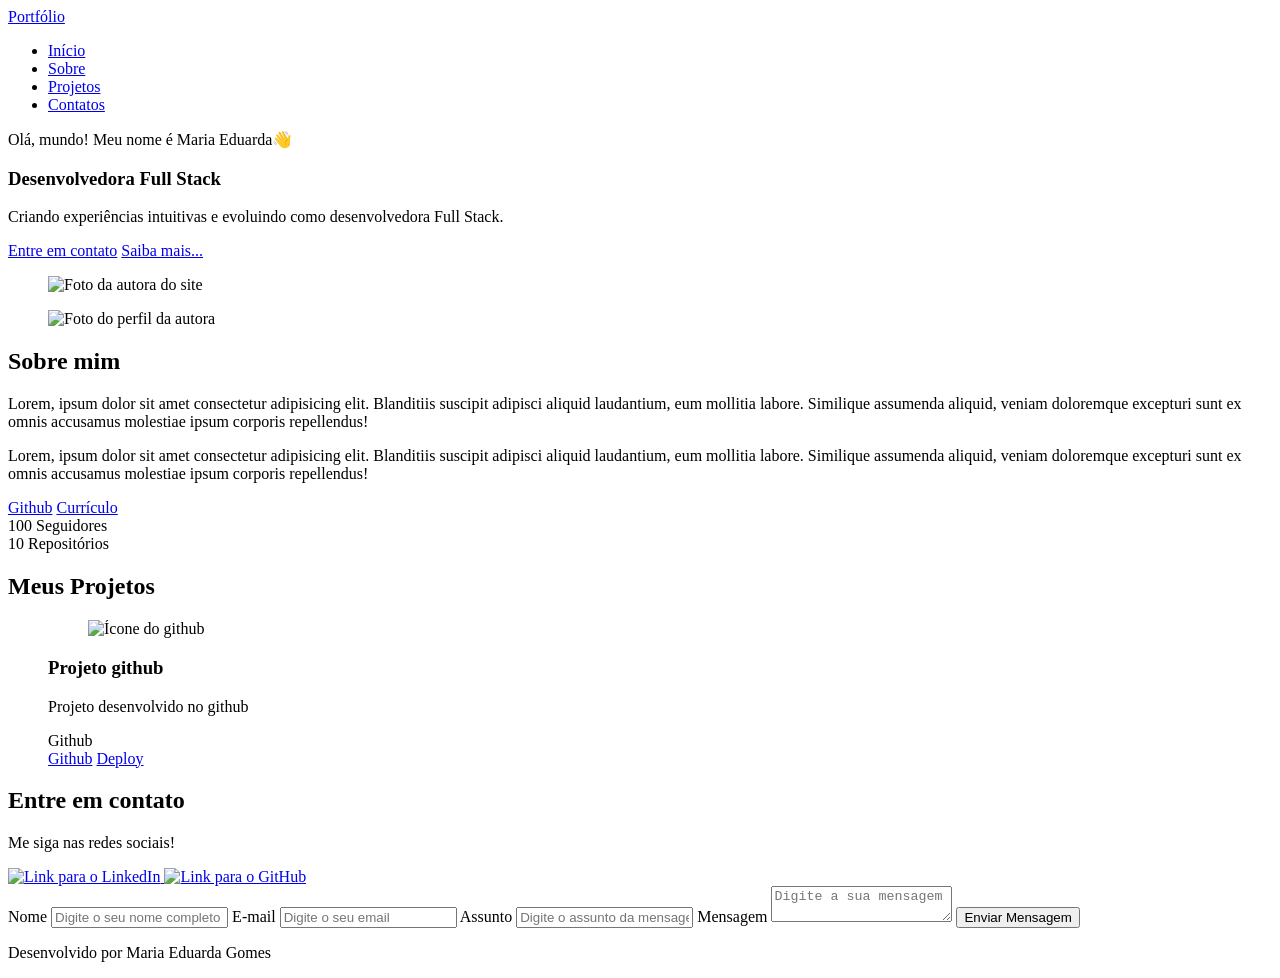
==== index.html @ 2737bc2a "style: adiciona div para organizar menu" ====
<!DOCTYPE html>
<html lang="pt-br">
  <head>
    <meta charset="UTF-8" />
    <meta name="viewport" content="width=device-width, initial-scale=1.0" />
    <meta name="author" content="Maria Eduarda Gomes" />
    <meta
      name="description"
      content="Portfólio da Maria Eduarda Gomes,                 
                                    desenvolvedora Full Stack especializada em criar experiências
                                    digitais incríveis. Conheça meus projetos e entre em contato."
    />
    <meta name="robots" content="index, follow" />
    <link
      rel="icon"
      type="image/svg+xml"
      href="./assets/img/favicon.svg"
    />
    <title>Portfólio de Maria Eduarda</title>
  </head>
  <body>
    <!-- Cabeçalho da página-->
    <header>
      <div class="menu-content">
        <a href="index.html" id="titulo"> Portfólio </a>

        <!--Menu de navegação-->
        <nav>
          <ul class="menu-list">
            <li><a href="#hero">Início</a></li>
            <li><a href="#about">Sobre</a></li>
            <li><a href="#projects">Projetos</a></li>
            <li><a href="#contact">Contatos</a></li>
          </ul>
        </nav>
      </div>
    </header>

    <!--Seção principal da página-->
    <main>
      <!--Hero-->
      <section id="hero" class="section-container hero-container">
        <!--Para manter a semantica, para organizar o conteúdo de cada seção, vamos utilizar article e figure-->
        <!--Article para agrupar as seções de texto-->
        <article class="hero-content">
          <span>Olá, mundo! Meu nome é Maria Eduarda👋</span>
          <h1>Desenvolvedora Full Stack</h1>
          <p>
            Criando experiências intuitivas e evoluindo como desenvolvedora Full
            Stack.
          </p>

          <div class="buttons-container">
            <a href="#contact" class="botao">Entre em contato</a>
            <a href="#about" class="botao-outline">Saiba mais...</a>
          </div>
        </article>

        <!--Figure para as imagens-->
        <figure class="hero-image">
          <img src="./assets/img/foto_dev_woman.svg" alt="Foto da autora do site" class="float-animation" />
        </figure>
      </section>

      <!--About-->
      <section id="about" class="section-container about-container">
        <figure class="about-image">
          <img src="./assets/img/avatar_dev_woman.svg" alt="Foto do perfil da autora" />
        </figure>

        <article class="about-content">
          <h2>Sobre mim</h2>
          <p>
            Lorem, ipsum dolor sit amet consectetur adipisicing elit. Blanditiis
            suscipit adipisci aliquid laudantium, eum mollitia labore. Similique
            assumenda aliquid, veniam doloremque excepturi sunt ex omnis
            accusamus molestiae ipsum corporis repellendus!
          </p>
          <p>
            Lorem, ipsum dolor sit amet consectetur adipisicing elit. Blanditiis
            suscipit adipisci aliquid laudantium, eum mollitia labore. Similique
            assumenda aliquid, veniam doloremque excepturi sunt ex omnis
            accusamus molestiae ipsum corporis repellendus!
          </p>

          <div class="about-buttons-data">
            <div class="buttons-container">
                <a href="#" target="_blank" class="botao">Github</a>
                <a href="#" target="_blank" class="botao-outline">Currículo</a>  
            </div>

            <div class="data-container">
                <div class="data-item">
                    <span class="data-number">100</span>
                    <span class="data-label">Seguidores</span>
                </div>

                <div class="data-item">
                    <span class="data-number">10</span>
                    <span class="data-label">Repositórios</span>
                </div>
            </div>
          </div>
        </article>
      </section>

      <!--Projects-->
      <section id="projects" class="section-container projects-container">
        <h2>Meus Projetos</h2>

        <div class="swiper projects-swiper">
          <div class="swiper-wrapper">
            <figure class="swiper-slide">
        
            <article class="project-card">
              <figure class="project-image">
                <img src="./assets/icons/social/github.svg" alt="Ícone do github">
              </figure>

              <div class="project-content">

                <h3>Projeto github</h3>
                <p>Projeto desenvolvido no github</p>

                <div class="project-tags">
                  <span class="tag">Github</span>
                </div>

                <div class="project-buttons">
                  <a href="#" target="_blank" class="botao botao-sm">Github</a>
                  <a href="#" target="_blank" class="botao botao-outiline">Deploy</a>
                </div>
              </div>
            </article>
          </div>

          <!--Botões de navegação-->
          <div class="swipper-button-next"></div>
          <div class="swipper-button-prev"></div>

          <!--Paginação-->
          <div class="swiper-pagination"></div>
        </div>
      </section>

      <!--Contact-->
      <section id="contact"class="section-container contact-container">
        <article class="contact-info">
          <h2>Entre em contato</h2>
          <p>Me siga nas redes sociais!</p>
          <div class="social-container">
            <a href="#" target="_blank" class="social-icon" aria-label="LinkedIn">
              <img src="./assets/icons/social/linkedin.svg" alt="Link para o LinkedIn">
            </a>
            <a href="#" target="_blank" class="social-icon" aria-label="GitHub">
              <img src="./assets/icons/social/github.svg" alt="Link para o GitHub">
            </a>
          </div>
        </article>

        <!-- Formulário -->
        <form id="formulario">

          <label for="nome">Nome</label>
          <input type="text" id="nome" name="nome" placeholder="Digite o seu nome completo">
          <span id="erro-nome"></span>

          <label for="email">E-mail</label>
          <input type="text" id="email" name="email" placeholder="Digite o seu email">
          <span id="erro-email"></span>

          <label for="assunto">Assunto</label>
          <input type="text" id="assunto" name="assunto" placeholder="Digite o assunto da mensagem">
          <span id="erro-assunto"></span>

          <label for="mensagem">Mensagem</label>
          <textarea name="mensagem" id="mensagem" placeholder="Digite a sua mensagem"></textarea>
          <span id="erro-mensagem"></span>

          <button class="botao" type="submit">Enviar Mensagem</button>

        </form>
      </section>
    </main>

    <!--Rodapé da página-->
    <footer>
      <p>Desenvolvido por Maria Eduarda Gomes</p>
    </footer>
  </body>
</html>
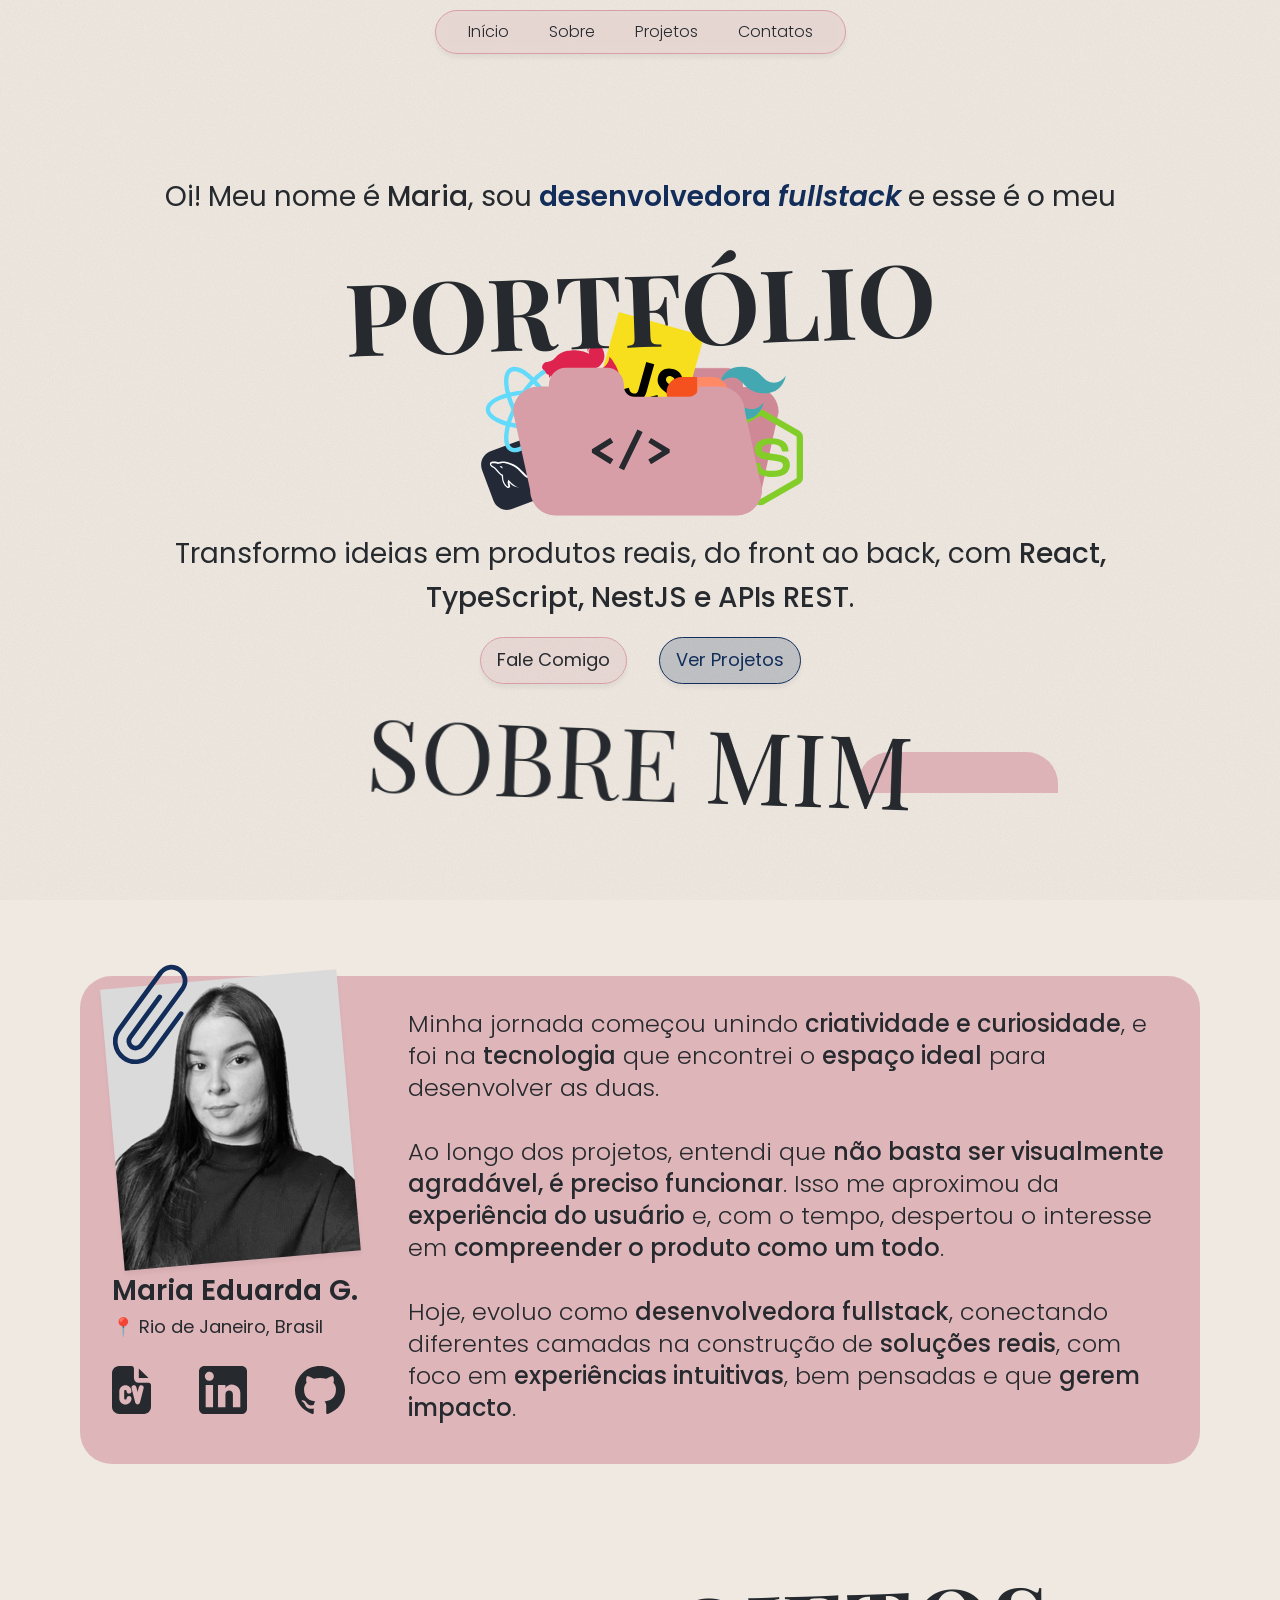
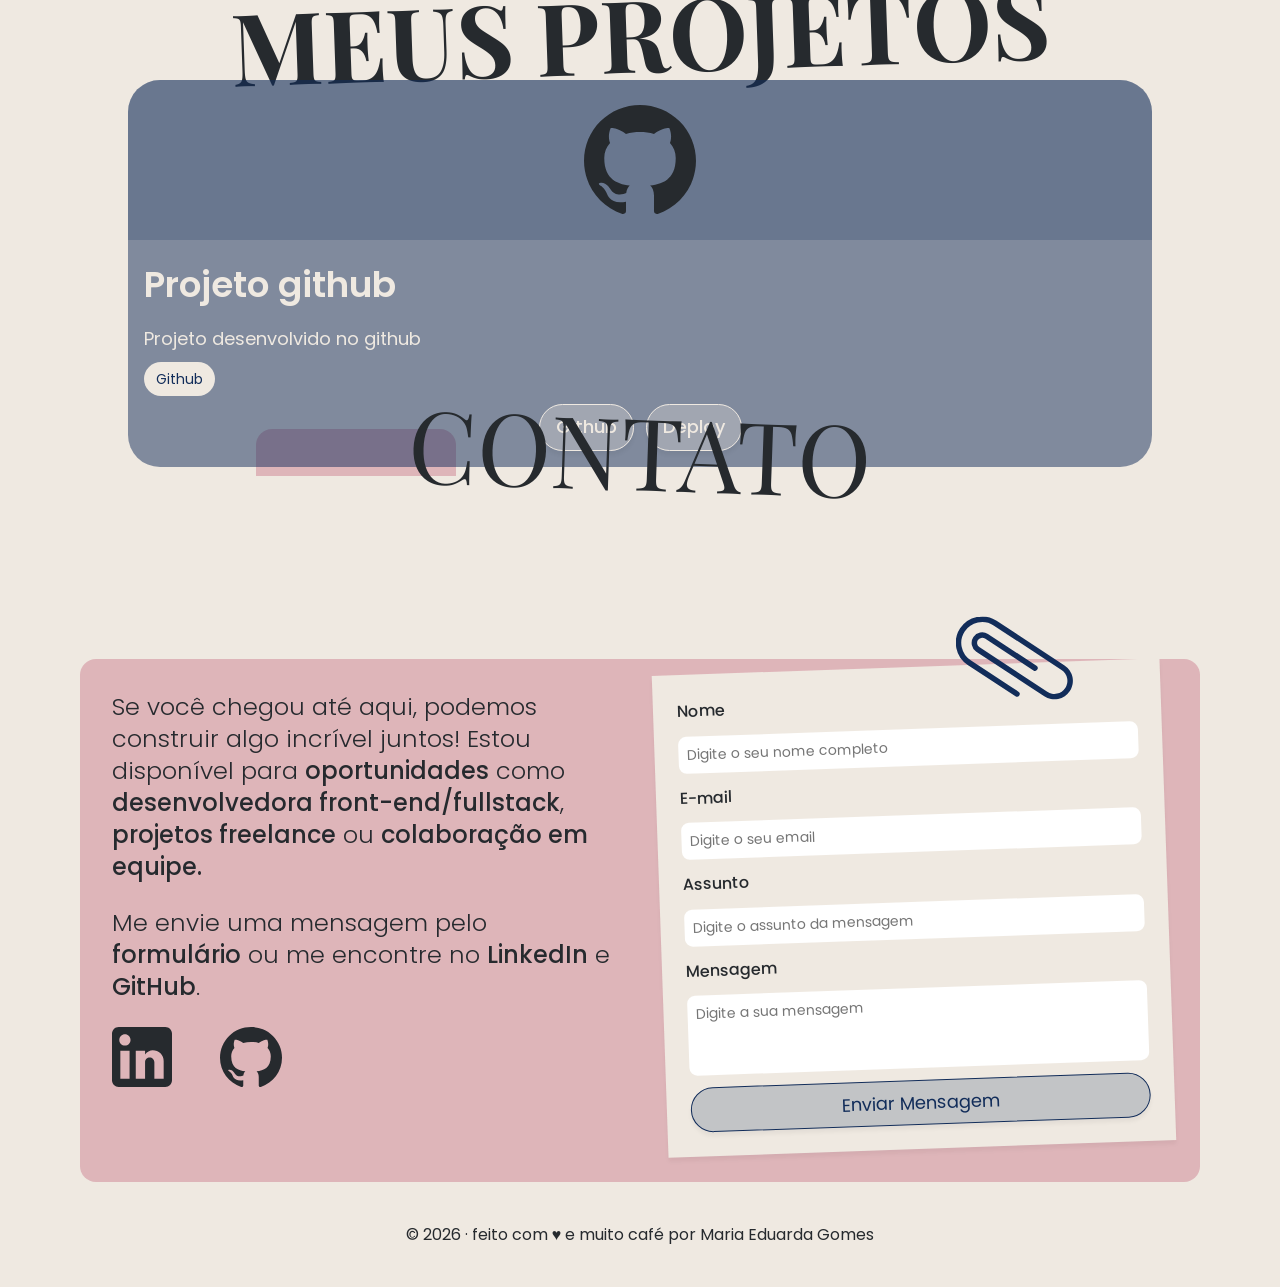
==== commit 6e066276: "feat: implementa estilo da página index e succes" ====
--- a/index.html
+++ b/index.html
@@ -7,23 +7,25 @@
     <meta
       name="description"
       content="Portfólio da Maria Eduarda Gomes,                 
-                                    desenvolvedora Full Stack especializada em criar experiências
-                                    digitais incríveis. Conheça meus projetos e entre em contato."
+      desenvolvedora Full Stack especializada em criar experiências
+      digitais incríveis. Conheça meus projetos e entre em contato."
     />
     <meta name="robots" content="index, follow" />
-    <link
-      rel="icon"
-      type="image/svg+xml"
-      href="./assets/img/favicon.svg"
-    />
+
+    <link rel="icon" type="image/svg+xml" href="./assets/img/favicon.svg"/>
+    <link rel="preconnect" href="https://fonts.googleapis.com">
+    <link rel="preconnect" href="https://fonts.gstatic.com" crossorigin>
+    <link href="https://fonts.googleapis.com/css2?family=Playfair+Display+SC:wght@700;900&family=Poppins:ital,wght@0,100;0,200;0,300;0,400;0,500;0,600;0,700;0,800;0,900;1,100;1,200;1,300;1,400;1,500;1,600;1,700;1,800;1,900&display=swap" rel="stylesheet">
+    <link rel="stylesheet" href="./styles.css" />
+
     <title>Portfólio de Maria Eduarda</title>
   </head>
   <body>
+    <!-- Efeito de ruído do fundo da página -->
+    <div class="noise"></div>
     <!-- Cabeçalho da página-->
     <header>
       <div class="menu-content">
-        <a href="index.html" id="titulo"> Portfólio </a>
-
         <!--Menu de navegação-->
         <nav>
           <ul class="menu-list">
@@ -40,73 +42,62 @@
     <main>
       <!--Hero-->
       <section id="hero" class="section-container hero-container">
-        <!--Para manter a semantica, para organizar o conteúdo de cada seção, vamos utilizar article e figure-->
-        <!--Article para agrupar as seções de texto-->
         <article class="hero-content">
-          <span>Olá, mundo! Meu nome é Maria Eduarda👋</span>
-          <h1>Desenvolvedora Full Stack</h1>
-          <p>
-            Criando experiências intuitivas e evoluindo como desenvolvedora Full
-            Stack.
-          </p>
+          <p class="destaque">Oi! Meu nome é <strong class="destaque-bold">Maria</strong>, sou <strong class="destaque-azul">desenvolvedora <span class="estilo-italico">fullstack</span></strong> e esse é o meu</p>
+          
+          <h1>PORTFÓLIO</h1>
+
+          <figure class="hero-image">
+            <img src="./assets/img/folder.svg" alt="Foto da autora do site" class="float-animation" />
+          </figure>
+
+          <p>Transformo ideias em produtos reais, do front ao back, com <strong class="destaque-bold">React, TypeScript, NestJS e APIs REST</strong>.</p>
 
           <div class="buttons-container">
-            <a href="#contact" class="botao">Entre em contato</a>
-            <a href="#about" class="botao-outline">Saiba mais...</a>
+            <a href="#contact" class="botao">Fale Comigo</a>
+            <a href="#projects" class="botao-outline">Ver Projetos</a>
           </div>
         </article>
-
-        <!--Figure para as imagens-->
-        <figure class="hero-image">
-          <img src="./assets/img/foto_dev_woman.svg" alt="Foto da autora do site" class="float-animation" />
-        </figure>
       </section>
 
       <!--About-->
       <section id="about" class="section-container about-container">
-        <figure class="about-image">
-          <img src="./assets/img/avatar_dev_woman.svg" alt="Foto do perfil da autora" />
-        </figure>
+        <h2><span class="cor-transparente">SOBRE</span> MIM</h2>
+        <!-- Para efeito de sobreposição do titulo -->
+        <span class="span-estilizado">SOBRE MIM</span>
+
+        <div class="about-profile">
+          <figure class="about-image">
+            <img class="clip" src="./assets/img/clip.svg" alt="Clip de papel" />
+            <img  class="foto" src="./assets/img/foto.png" alt="Foto do perfil da autora" />
+          </figure>
+
+          <h3>Maria Eduarda G.</h3>
+          <p>📍 Rio de Janeiro, Brasil</p>
+
+          <div class="social-icons"> 
+            <a href="https://drive.google.com/file/d/1fgDQmj1CB1QXT5oAgTwqPqc8lNXs97_Y/view?usp=drive_link" target="_blank" aria-label="Currículo">
+              <img src="./assets/icons/social/curriculo.svg" alt="Link para o Currículo">
+            </a>
+            <a href="https://www.linkedin.com/in/memariaa/" target="_blank" aria-label="LinkedIn">
+              <img src="./assets/icons/social/linkedin.svg" alt="Link para o LinkedIn">
+            </a>
+            <a href="https://github.com/memariaa" target="_blank" aria-label="GitHub">
+              <img src="./assets/icons/social/github.svg" alt="Link para o GitHub"> 
+            </a>
+          </div>
+        </div>
 
         <article class="about-content">
-          <h2>Sobre mim</h2>
-          <p>
-            Lorem, ipsum dolor sit amet consectetur adipisicing elit. Blanditiis
-            suscipit adipisci aliquid laudantium, eum mollitia labore. Similique
-            assumenda aliquid, veniam doloremque excepturi sunt ex omnis
-            accusamus molestiae ipsum corporis repellendus!
-          </p>
-          <p>
-            Lorem, ipsum dolor sit amet consectetur adipisicing elit. Blanditiis
-            suscipit adipisci aliquid laudantium, eum mollitia labore. Similique
-            assumenda aliquid, veniam doloremque excepturi sunt ex omnis
-            accusamus molestiae ipsum corporis repellendus!
-          </p>
-
-          <div class="about-buttons-data">
-            <div class="buttons-container">
-                <a href="#" target="_blank" class="botao">Github</a>
-                <a href="#" target="_blank" class="botao-outline">Currículo</a>  
-            </div>
-
-            <div class="data-container">
-                <div class="data-item">
-                    <span class="data-number">100</span>
-                    <span class="data-label">Seguidores</span>
-                </div>
-
-                <div class="data-item">
-                    <span class="data-number">10</span>
-                    <span class="data-label">Repositórios</span>
-                </div>
-            </div>
-          </div>
+          <p>Minha jornada começou unindo <strong class="destaque-bold">criatividade e curiosidade</strong>, e foi na <strong class="destaque-bold">tecnologia</strong> que encontrei o <strong class="destaque-bold">espaço ideal</strong> para desenvolver as duas.</p>
+          <p>Ao longo dos projetos, entendi que <strong class="destaque-bold"> não basta ser visualmente agradável, é preciso funcionar</strong>. Isso me aproximou da <strong class="destaque-bold">experiência do usuário</strong> e, com o tempo, despertou o interesse em <strong class="destaque-bold">compreender o produto como um todo</strong>.</p>
+          <p>Hoje, evoluo como <strong class="destaque-bold">desenvolvedora fullstack</strong>, conectando diferentes camadas na construção de <strong class="destaque-bold">soluções reais</strong>, com foco em <strong class="destaque-bold">experiências intuitivas</strong>, bem pensadas e que <strong class="destaque-bold">gerem impacto</strong>.</p>
         </article>
       </section>
 
       <!--Projects-->
       <section id="projects" class="section-container projects-container">
-        <h2>Meus Projetos</h2>
+        <h2>MEUS PROJETOS</h2>
 
         <div class="swiper projects-swiper">
           <div class="swiper-wrapper">
@@ -118,7 +109,6 @@
               </figure>
 
               <div class="project-content">
-
                 <h3>Projeto github</h3>
                 <p>Projeto desenvolvido no github</p>
 
@@ -127,8 +117,8 @@
                 </div>
 
                 <div class="project-buttons">
-                  <a href="#" target="_blank" class="botao botao-sm">Github</a>
-                  <a href="#" target="_blank" class="botao botao-outiline">Deploy</a>
+                  <a href="#" target="_blank" class="botao">Github</a>
+                  <a href="#" target="_blank" class="botao">Deploy</a>
                 </div>
               </div>
             </article>
@@ -146,13 +136,16 @@
       <!--Contact-->
       <section id="contact"class="section-container contact-container">
         <article class="contact-info">
-          <h2>Entre em contato</h2>
-          <p>Me siga nas redes sociais!</p>
-          <div class="social-container">
-            <a href="#" target="_blank" class="social-icon" aria-label="LinkedIn">
+          <h2>CONTATO</h2>
+
+          <p>Se você chegou até aqui, podemos construir algo incrível juntos! Estou disponível para <strong class="destaque-bold">oportunidades</strong> como <strong class="destaque-bold">desenvolvedora front-end/fullstack</strong>, <strong class="destaque-bold">projetos freelance</strong> ou <strong class="destaque-bold">colaboração em equipe.</strong></p>
+          <p>Me envie uma mensagem pelo <strong class="destaque-bold">formulário</strong> ou me encontre no <strong class="destaque-bold">LinkedIn</strong> e <strong class="destaque-bold">GitHub</strong>.</p>
+          
+          <div class="social-icons">
+            <a href="https://www.linkedin.com/in/memariaa/" target="_blank" aria-label="LinkedIn">
               <img src="./assets/icons/social/linkedin.svg" alt="Link para o LinkedIn">
             </a>
-            <a href="#" target="_blank" class="social-icon" aria-label="GitHub">
+            <a href="https://github.com/memariaa" target="_blank" aria-label="GitHub">
               <img src="./assets/icons/social/github.svg" alt="Link para o GitHub">
             </a>
           </div>
@@ -160,6 +153,7 @@
 
         <!-- Formulário -->
         <form id="formulario">
+          <img class="clip" src="./assets/img/clip.svg" alt="Clip de papel" />
 
           <label for="nome">Nome</label>
           <input type="text" id="nome" name="nome" placeholder="Digite o seu nome completo">
@@ -177,7 +171,7 @@
           <textarea name="mensagem" id="mensagem" placeholder="Digite a sua mensagem"></textarea>
           <span id="erro-mensagem"></span>
 
-          <button class="botao" type="submit">Enviar Mensagem</button>
+          <button class="botao-outline" type="submit">Enviar Mensagem</button>
 
         </form>
       </section>
@@ -185,7 +179,7 @@
 
     <!--Rodapé da página-->
     <footer>
-      <p>Desenvolvido por Maria Eduarda Gomes</p>
+      <p>© 2026 · feito com ♥ e muito café por Maria Eduarda Gomes</p>
     </footer>
   </body>
 </html>
--- a/styles.css
+++ b/styles.css
@@ -0,0 +1,718 @@
+* {
+  margin: 0;
+  padding: 0;
+  box-sizing: border-box;
+  font-family: 'Poppins', sans-serif;
+  font-weight: 400;
+  text-decoration: none;
+  outline: none;
+} 
+
+:root {
+
+  /* Cores */
+  --bg: #EFE9E1;  
+  --text:#262A2E;
+  --accent: 216, 158, 168;
+  --accent2: 18, 45, 90;
+  --accent3:#122D5A;
+  --white: #ffffff;
+  --error: #e63946;
+
+  /* Sombra */
+  --shadow: 0px 4px 4px 0px rgba(0, 0, 0, 0.05);
+
+  /* Espaçamentos */
+  --spacing-xs: 0.5rem; /* 4px */
+  --spacing-sm: 0.5rem; /* 8px */
+  --spacing-md: 1rem; /* 16px */
+  --spacing-lg: 1.5rem; /* 24px */
+  --spacing-xl: 2rem; /* 32px */
+  --spacing-2xl: 2.5rem; /* 40px */
+  --spacing-3xl: 3rem; /* 48px */
+  --spacing-4xl: 4rem; /* 64px */
+  --spacing-5xl: 5rem; /* 80px */
+
+  /* Tamanhos da fonte */
+  --text-xs: 0.875rem; /* 14px */
+  --text-sm: 1rem; /* 16px */
+  --text-md: 1.125rem; /* 18px */
+  --text-lg: 1.5rem; /* 24px */
+  --text-xl: 1.75rem; /* 28px */
+  --text-2xl: 2.25rem; /* 36px */
+  --text-3xl: 3rem; /* 48px */
+  --text-4xl: 4rem; /* 64px */
+
+  /* Peso da fonte */
+  --font-weight-light: 300;
+  --font-weight-regular: 400;
+  --font-weight-medium: 500;
+  --font-weight-semibold: 600;
+  --font-weight-bold: 700;
+
+  /* Border Radius */
+  --radius-sm: 0.25rem;
+  --radius-md: 0.5rem;
+  --radius-lg: 1rem;
+  --radius-xl: 2rem;
+  --radius-full: 100px;
+
+  /* Animação Padrão */
+  --transition-default: all 0.3s ease;
+}
+ 
+html {
+  scroll-behavior: smooth;
+}
+
+body {
+  display: flex;
+  flex-direction: column;
+  min-height: 100vh;
+  background-color: var(--bg);
+  line-height: 1.6;
+  color: var(--text);
+}
+
+/* ADICIONA RUÍDO NO FUNDO */
+.noise {
+  position: fixed;
+  inset: 0;
+  z-index: -1;
+  pointer-events: none;
+  background-image: url('./assets/img/noise.png');
+  background-repeat: repeat;
+}
+
+main {
+  flex: 1;
+}
+
+/* ESTILO SEÇÃO GLOBAL */
+.section-container {
+  max-width: 70rem;
+  margin: 0 auto;
+  padding: var(--spacing-xs) var(--spacing-md) 120px var(--spacing-md);
+  scroll-margin-top: 6rem;
+}
+
+/* BOTÕES */
+.buttons-container {
+  display: flex;
+  gap: var(--spacing-xl);
+  justify-content: center;
+}
+
+.botao,
+.botao-outline {
+  display: inline-block;
+  padding: var(--spacing-sm) var(--spacing-md);
+  border: 1px solid transparent;
+  border-radius: var(--radius-full);
+  font-size: var(--text-md);
+  font-weight: var(--font-weight-regular);
+  text-align: center;
+  cursor: pointer;
+  transition: var(--transition-default);
+  box-shadow: var(--shadow);
+}
+
+.botao {
+  border-color: rgba(var(--accent), 1);
+  background-color: rgba(var(--accent), 0.2);
+  color: var(--text);
+}
+
+.botao-outline {
+  border-color: rgba(var(--accent2), 1);
+  background-color: rgba(var(--accent2), 0.2);
+  color: rgba(var(--accent2), 1);
+}
+
+.botao:hover, .botao-outline:hover {
+  transform: translateY(-0.25rem);
+}
+
+/* HEADER */
+header {
+  position: sticky;
+  top: 10px;
+  z-index: 1000;
+  width: fit-content;
+  margin: 0 auto;
+  gap: var(--spacing-lg);
+  padding: var(--spacing-sm);
+  border: 1px solid rgba(var(--accent), 1);
+  border-radius: var(--radius-full);
+  box-shadow: var(--shadow);
+  background-color: rgba(var(--accent), 0.2);
+  backdrop-filter: blur(5px); 
+  -webkit-backdrop-filter: blur(4px);
+}
+
+header a {
+  font-weight: var(--font-weight-light);
+  color: var(--text);
+  transition: color 0.3s ease;
+}
+
+header a:hover {
+  font-weight: var(--font-weight-regular);
+  color: #000;
+}
+
+.menu-content {
+  display: flex;
+  justify-content: space-between;
+  align-items: center;
+  max-width: 70rem;
+  height: 100%;
+  margin: 0 auto;
+  padding: 0 var(--spacing-md);
+}
+
+.menu-list {
+  display: flex;
+  gap: var(--spacing-lg);
+  list-style: none;
+}
+
+.menu-list a {
+  padding: var(--spacing-xs);
+}
+
+/* HERO */
+.hero-container {
+  display: flex;
+  align-items: center;
+  gap: var(--spacing-2xl);
+  min-height: calc(100vh - 5rem);
+  margin-top: var(--spacing-xl);
+}
+
+.hero-content {
+  display: flex;
+  flex: 1;
+  flex-direction: column;
+  text-align: center;
+  gap: var(--spacing-md);
+
+}
+
+.hero-content .destaque {
+  font-size: var(--text-xl);
+}
+
+.destaque-bold {
+  font-weight: var(--font-weight-medium);
+}
+
+.destaque-azul, .estilo-italico {
+  font-weight: var(--font-weight-semibold);
+}
+
+.destaque-azul {
+  color: rgba(var(--accent2), 1);
+}
+
+.estilo-italico {
+  font-style: italic;
+}
+
+.hero-content h1 {
+  font-family: playfair display sc, serif;
+  font-size: 100px;
+  font-weight: var(--font-weight-bold);
+  line-height: 140px;
+  transform: rotate(-2deg);
+}
+
+.hero-content p{
+  font-size: var(--text-xl);
+}
+
+.hero-image {
+  display: flex;
+  flex: 1;
+  justify-content: center;
+  margin-top: -80px;
+}
+
+.hero-image img {
+  width: 30%;
+  max-width: 40%;
+  animation-duration: 4s;
+}
+
+/* Animação Flutuante */
+@keyframes float {
+  
+  0%,
+  100% {
+    transform: translateY(0);
+  }
+
+  50% {
+    transform: translateY(2%);
+  }
+
+}
+
+/* Usa animação */
+.float-animation {
+  animation: float 3s ease-in-out infinite;
+}
+
+/* SOBRE */
+.about-container {
+  display: flex;
+  align-items: center;
+  margin: var(--spacing-5xl) auto;
+  padding: var(--spacing-xl);
+  border-radius: var(--radius-xl);
+  background-color: rgba(var(--accent), 0.7);
+}
+
+/* BEFORE PARA CRIAR A ABA DA PASTA */
+.about-container::before {
+  content: '';
+  position: absolute;
+  top: 752px;
+  left: 67%;
+  width: 200px;
+  height: 41px;
+  background-color: rgba(var(--accent), 0.7);
+  border-top-left-radius: var(--radius-xl);
+  border-top-right-radius: var(--radius-xl);
+  z-index: -1;
+}
+
+.about-container h2, .about-container .span-estilizado {
+  position: absolute;
+  top: 680px;
+  left: 50%;
+  transform: translateX(-50%) rotate(2deg);
+  font-size: 100px;
+  font-family: playfair display sc, serif;
+}
+
+.about-container .span-estilizado {
+  z-index: -1;
+}
+
+.about-container h2 {
+  z-index: 1;
+}
+
+.cor-transparente {
+  color: rgba(var(--accent), 0);
+  font-family: playfair display sc, serif;
+}
+
+.about-profile{
+  width: 100%;
+  display: flex;
+  flex-direction: column;
+}
+
+.about-profile h3{
+  font-size: var(--text-xl);
+  font-weight: var(--font-weight-semibold);
+}
+
+.about-profile p{
+  font-size: var(--text-md);
+}
+
+.about-image {
+  width: 100%;
+  margin-top: -40px;
+}
+
+.about-image img {
+  position: relative;
+  width: 100%;
+}
+
+.about-image .foto{
+  width: 80%;
+  transform: rotate(-5deg);
+  margin-top: -80px;
+  z-index: 2;
+  box-shadow: var(--shadow);
+}
+
+.about-image .clip{
+  width: 34%;
+  left: -4%;
+  z-index: 3;
+  transform: rotate(-89deg);
+}
+
+.about-profile .social-icons {
+  width: 100%;
+  display: flex;
+  flex-direction: row;
+  gap: var(--spacing-3xl);
+}
+
+.about-profile .social-icons img {
+  height: 48px;
+  margin-top: var(--spacing-lg);
+}
+
+.about-profile .social-icons img:hover, .contact-info .social-icons img:hover {
+  transform: scale(1.1);
+  transition: 0.5s ease;
+}
+
+.about-content {
+  display: flex;
+  flex-direction: column;
+  gap: var(--spacing-lg);
+}
+
+.about-content p {
+  margin-bottom: var(--spacing-sm);
+  text-align: left;
+  font-size: var(--text-lg);
+  font-weight: var(--font-weight-light);
+  line-height: 32px;
+}
+
+/* PROJETOS */
+.projects-container {
+  scroll-margin-top: 3rem;
+  margin: var(--spacing-2xl) auto; 
+  text-align: center;
+}
+
+.projects-container h2 {
+  font-size: 100px;
+  font-weight: var(--font-weight-bold);
+  font-family: playfair display sc, serif;
+  transform: rotate(-2deg);
+  margin-bottom: -40px;
+}
+
+.projects-swiper {
+  position: relative;
+  width: 100%;
+  padding: var(--spacing-sm) var(--spacing-xl) var(--spacing-xl);
+  overflow: hidden;
+}
+
+/* Card Projetos */
+.project-card {
+  display: flex;
+  flex-direction: column;
+  width: 100%;
+  height: 100%;
+  border-radius: var(--radius-xl);
+  background-color: rgba(var(--accent2), 0.5);
+  overflow: hidden;
+  transition: var(--transition-default);
+}
+
+.project-image {
+  display: flex;
+  justify-content: center;
+  align-items: center;
+  width: 100%;
+  height: 10rem;
+  background: rgba(var(--accent2), 0.2);
+}
+
+.project-image img {
+  width: 75%;
+  height: 75%;
+  max-width: 7rem;
+  max-height: 7rem;
+  object-fit: contain;
+  transition: transform 0.3s ease;
+}
+
+.project-content {
+  display: flex;
+  flex: 1;
+  flex-direction: column;
+  padding: var(--spacing-md);
+  text-align: left;
+}
+
+.project-content h3 {
+  margin-bottom: 0.75rem;
+  font-size: var(--text-2xl);
+  font-weight: var(--font-weight-semibold);
+  color: var(--bg);
+}
+
+.project-content p {
+  flex: 1;
+  margin-bottom: var(--spacing-sm);
+  font-size: var(--text-md);
+  color: var(--bg);
+  font-weight: (--font-weight-light);
+}
+
+.project-tags {
+  display: flex;
+  flex-wrap: wrap;
+  gap: var(--spacing-xs)
+}
+
+.tag {
+  padding: 0.375rem 0.75rem;
+  border-radius: var(--radius-full);
+  background-color: var(--bg);
+  font-size: var(--text-xs);
+  font-weight: var(--font-weight-regular);
+  color: rgba(var(--accent2), 1);
+}
+
+.project-buttons {
+  display: flex;
+  justify-content: center;
+  align-items: center;
+  gap: 0.75rem;
+  margin-top: var(--spacing-sm);
+}
+
+.project-buttons .botao {
+  border-color: var(--bg);
+  background-color: rgb(239, 233, 225, 0.3);
+  font-size: var(--text-md);
+  font-weight: var(--font-weight-medium);
+  color: var(--bg);
+}
+
+/* Configuração do Swiper */
+.swiper-wrapper {
+    align-items: stretch;
+}
+
+.swiper-slide {
+    display: flex;
+    height: auto;
+}
+
+/* Botões do Swiper (navegação) */
+.swiper-button-next,
+.swiper-button-prev {
+  width: 3rem;
+  height: 3rem;
+}
+
+.swiper-button-next:after,
+.swiper-button-prev:after {
+  font-size: var(--text-lg);
+  color: var(--text);
+}
+
+.swiper-button-next:hover:after,
+.swiper-button-prev:hover:after {
+    color: rgba(var(--accent), 1);
+}
+
+/* Indicadores de paginação */
+.swiper-pagination-bullet {
+  width: 0.75rem;
+  height: 0.75rem;
+  background-color: var(--text);
+  opacity: 1;
+}
+
+.swiper-pagination-bullet-active {
+  width: var(--spacing-lg);
+  border-radius: var(--radius-sm);
+  background-color: rgba(var(--accent), 0.7)
+}
+
+/* CONTATO */
+.contact-container {
+  display: grid;
+  grid-template-columns: 1fr 1fr;
+  gap: var(--spacing-2xl);
+  padding: var(--spacing-xl);
+  background-color: rgba(var(--accent), 0.7);
+  border-radius: var(--radius-lg);
+}
+
+.contact-container::before {
+  content: '';
+  position: absolute;
+  top: 2029px;
+  left: 20%;
+  width: 200px;
+  height: 47px;
+  background-color: rgba(var(--accent), 1);
+  border-top-left-radius: var(--radius-lg);
+  border-top-right-radius: var(--radius-lg);
+  z-index: -1;
+  background: rgba(var(--accent), 0.7);
+}
+
+/* Redes Sociais */
+.contact-info h2{
+  position: absolute;
+  top: 1970px;
+  left: 50%;
+  transform: translateX(-50%) rotate(2deg);
+  font-size: 100px;
+  font-family: playfair display sc, serif;
+  white-space: nowrap;
+}
+
+.contact-info p{
+  margin-bottom: var(--spacing-lg);
+  font-size: var(--text-lg);
+  font-weight: var(--font-weight-light);
+  line-height: 32px;
+}
+
+.social-icons {
+  display: flex;
+  gap: var(--spacing-3xl);
+}
+
+.contact-info .social-icons img {
+  height: 60px;
+}
+
+/* Formulário de Contato */
+form {
+  display: flex;
+  flex-direction: column;
+  gap: 0.75rem;
+  padding: var(--spacing-lg);
+  background-color: var(--bg);
+  transform: rotate(-2deg);
+  box-shadow: var(--shadow);
+  margin-top: -24px;
+}
+
+form .clip{
+  position: absolute;
+  width: 23%;
+  top: -10%;
+  left: 60%;
+  z-index: 3;
+}
+
+form label {
+  font-size: var(--text-sm);
+  font-weight: var(--font-weight-medium);
+}
+
+form input,
+form textarea {
+  width: 100%;
+  padding: 0.5rem var(--spacing-sm);
+  border-radius: var(--radius-md);
+  border: none;
+  font-family: inherit;
+  font-size: var(--text-xs);
+}
+
+form input:focus,
+form textarea:focus {
+  border: 1px solid rgba(var(--accent2), 1);
+  outline: none;
+}
+
+form textarea {
+  min-height: 5rem;
+  resize: none;
+}
+
+form span {
+  margin-top: -0.75rem;
+  font-size: var(--text-sm);
+  color: var(--error);
+}
+
+form .botao-outline {
+  font-size: var(--text-md);
+  font-weight: var(--font-weight-regular);
+}
+
+/* FOOTER */
+footer {
+  padding: 2.5rem;
+  font-weight: 600;
+  text-align: center;
+  color: var(--text);
+}
+
+/* PÁGINA SUCCESS */
+.success-container {
+  display: flex;
+  flex-direction: column;
+  justify-content: center;
+  align-items: center;
+  width: fit-content;
+  height: fit-content;
+  background-color: rgba(var(--accent), 0.7);
+  padding: var(--spacing-lg);
+  border-radius: var(--radius-lg);
+  margin-top: var(--spacing-5xl);
+}
+
+.success-container::before {
+  content: '';
+  position: absolute;
+  top: 39px;
+  left: 32%;
+  width: 200px;
+  height: 41px;
+  background-color: rgba(var(--accent), 0.7);
+  border-top-left-radius: var(--radius-lg);
+  border-top-right-radius: var(--radius-lg);
+  z-index: -1;
+}
+
+.success-content {
+  display: flex;
+  flex-direction: column;
+  align-items: center;
+  gap: var(--spacing-lg);
+  padding: var(--spacing-lg);
+  width: fit-content;
+  background-color: var(--bg);
+  text-align: center;
+  transform: rotate(-2deg);
+  box-shadow: var(--shadow);
+}
+
+.success-content .clip{
+  position: absolute;
+  width: 15%;
+  top: -12%;
+  left: 60%;
+  z-index: 3;
+}
+
+.success-content h1 {
+  font-size: var(--text-3xl);
+  font-weight: var(--font-weight-bold);
+  color: var(--text);
+}
+
+.success-content p {
+  font-size: var(--text-md);
+  color: var(--text);
+}
+
+.success-icon {
+  display: flex;
+  align-items: center;
+  justify-content: center;
+  width: 7.5rem;
+  height: 7.5rem;
+}
+
+.success-icon img {
+  width: 6rem;
+  height: 6rem;
+  filter: invert(7%) sepia(3%) saturate(4331%) hue-rotate(170deg) brightness(98%) contrast(78%);
+}
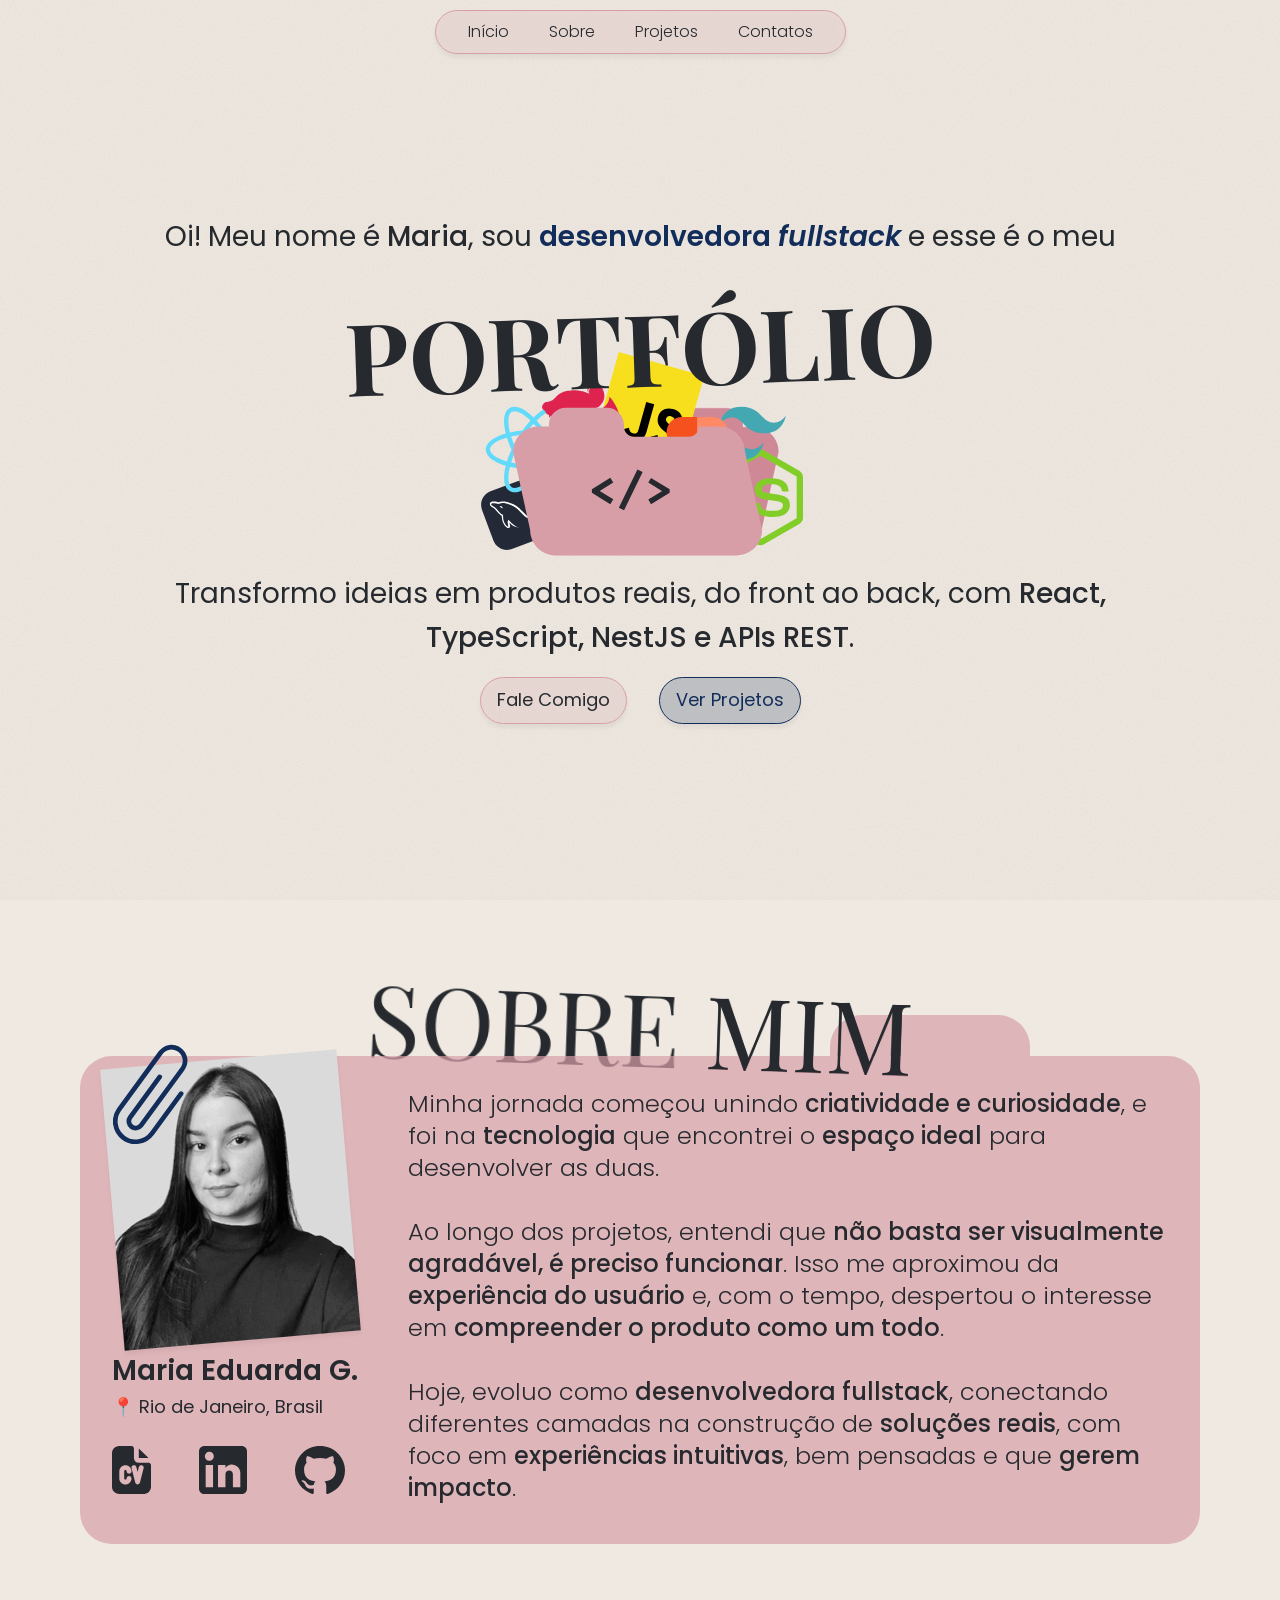
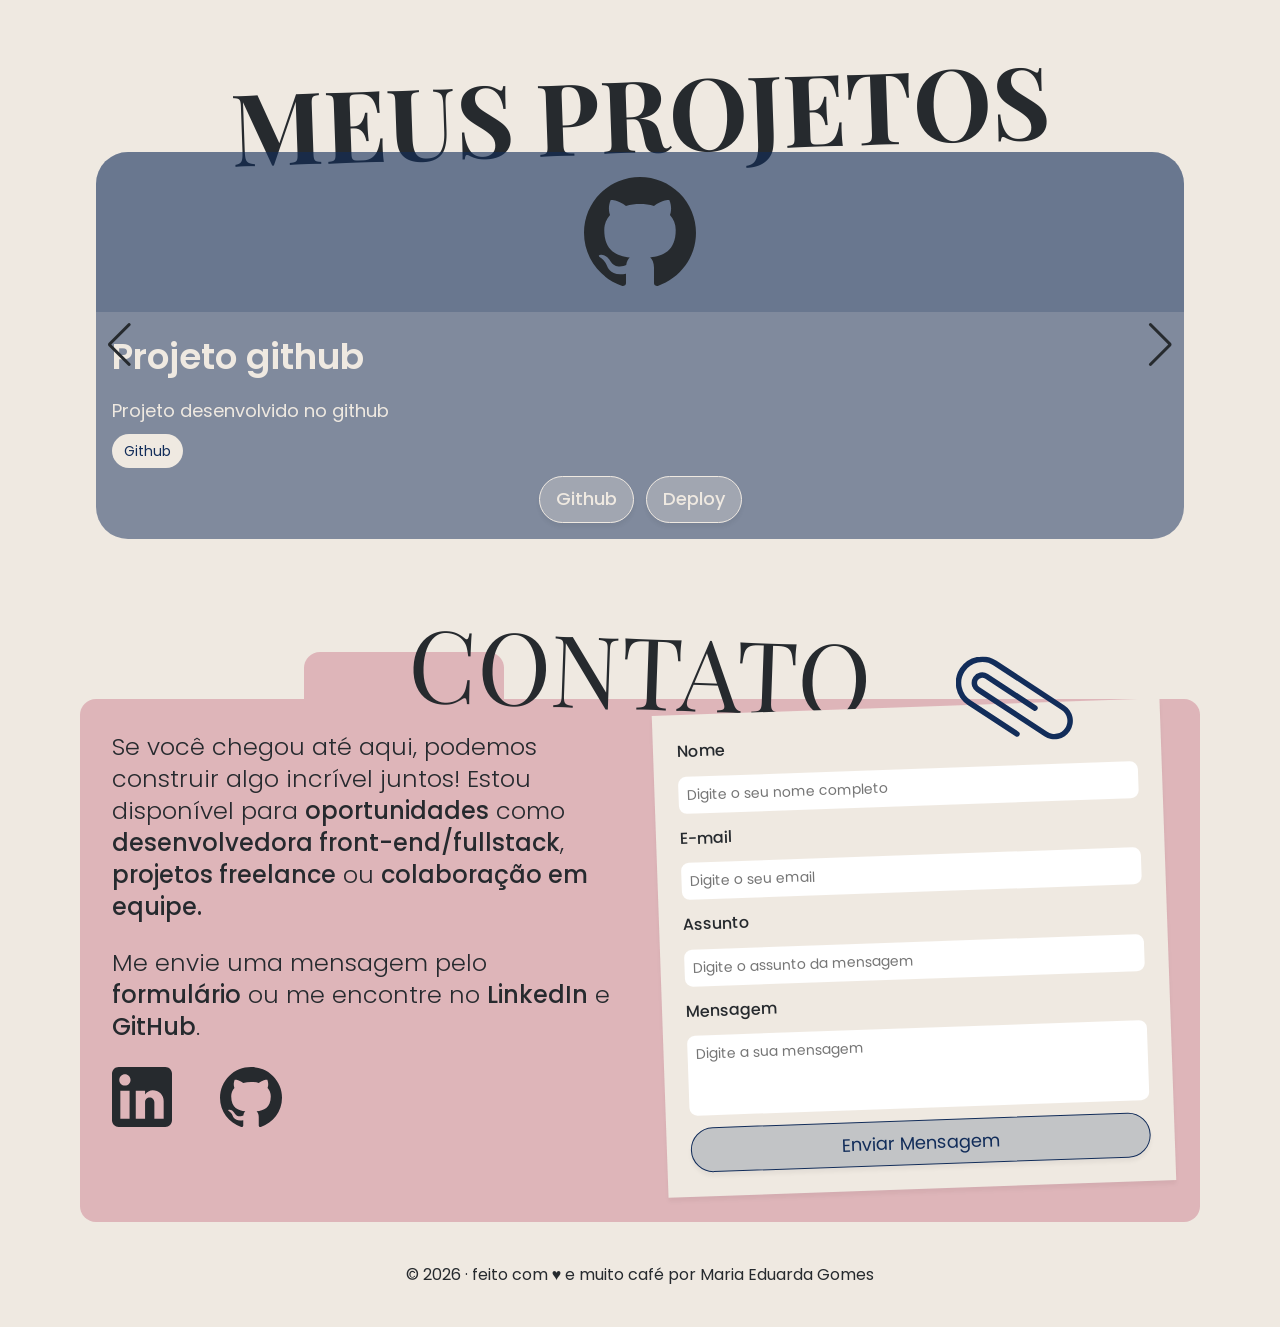
==== commit a38df13f: "Merge pull request #1 from memariaa/04-JS 04 js" ====
--- a/index.html
+++ b/index.html
@@ -17,7 +17,7 @@
     <link rel="preconnect" href="https://fonts.gstatic.com" crossorigin>
     <link href="https://fonts.googleapis.com/css2?family=Playfair+Display+SC:wght@700;900&family=Poppins:ital,wght@0,100;0,200;0,300;0,400;0,500;0,600;0,700;0,800;0,900;1,100;1,200;1,300;1,400;1,500;1,600;1,700;1,800;1,900&display=swap" rel="stylesheet">
     <link rel="stylesheet" href="./styles.css" />
-
+    <link rel="stylesheet" href="https://cdn.jsdelivr.net/npm/swiper@11/swiper-bundle.min.css"/>
     <title>Portfólio de Maria Eduarda</title>
   </head>
   <body>
@@ -71,20 +71,21 @@
             <img class="clip" src="./assets/img/clip.svg" alt="Clip de papel" />
             <img  class="foto" src="./assets/img/foto.png" alt="Foto do perfil da autora" />
           </figure>
+          <div class="profile-info">
+            <h3>Maria Eduarda G.</h3>
+            <p>📍 Rio de Janeiro, Brasil</p>
 
-          <h3>Maria Eduarda G.</h3>
-          <p>📍 Rio de Janeiro, Brasil</p>
-
-          <div class="social-icons"> 
-            <a href="https://drive.google.com/file/d/1fgDQmj1CB1QXT5oAgTwqPqc8lNXs97_Y/view?usp=drive_link" target="_blank" aria-label="Currículo">
-              <img src="./assets/icons/social/curriculo.svg" alt="Link para o Currículo">
-            </a>
-            <a href="https://www.linkedin.com/in/memariaa/" target="_blank" aria-label="LinkedIn">
-              <img src="./assets/icons/social/linkedin.svg" alt="Link para o LinkedIn">
-            </a>
-            <a href="https://github.com/memariaa" target="_blank" aria-label="GitHub">
-              <img src="./assets/icons/social/github.svg" alt="Link para o GitHub"> 
-            </a>
+            <div class="social-icons"> 
+              <a href="https://drive.google.com/file/d/1fgDQmj1CB1QXT5oAgTwqPqc8lNXs97_Y/view?usp=drive_link" target="_blank" aria-label="Currículo">
+                <img src="./assets/icons/social/curriculo.svg" alt="Link para o Currículo">
+              </a>
+              <a href="https://www.linkedin.com/in/memariaa/" target="_blank" aria-label="LinkedIn">
+                <img src="./assets/icons/social/linkedin.svg" alt="Link para o LinkedIn">
+              </a>
+              <a href="https://github.com/memariaa" target="_blank" aria-label="GitHub">
+                <img src="./assets/icons/social/github.svg" alt="Link para o GitHub"> 
+              </a>
+            </div>
           </div>
         </div>
 
@@ -101,32 +102,32 @@
 
         <div class="swiper projects-swiper">
           <div class="swiper-wrapper">
-            <figure class="swiper-slide">
-        
-            <article class="project-card">
-              <figure class="project-image">
-                <img src="./assets/icons/social/github.svg" alt="Ícone do github">
-              </figure>
+            <div class="swiper-slide">
+              <article class="project-card">
+                <figure class="project-image">
+                  <img src="./assets/icons/social/github.svg" alt="Ícone do github">
+                </figure>
 
-              <div class="project-content">
-                <h3>Projeto github</h3>
-                <p>Projeto desenvolvido no github</p>
+                <div class="project-content">
+                  <h3>Projeto github</h3>
+                  <p>Projeto desenvolvido no github</p>
 
-                <div class="project-tags">
-                  <span class="tag">Github</span>
+                  <div class="project-tags">
+                    <span class="tag">Github</span>
+                  </div>
+
+                  <div class="project-buttons">
+                    <a href="#" target="_blank" class="botao">Github</a>
+                    <a href="#" target="_blank" class="botao">Deploy</a>
+                  </div>
                 </div>
-
-                <div class="project-buttons">
-                  <a href="#" target="_blank" class="botao">Github</a>
-                  <a href="#" target="_blank" class="botao">Deploy</a>
-                </div>
-              </div>
-            </article>
+              </article>
+            </div>
           </div>
 
           <!--Botões de navegação-->
-          <div class="swipper-button-next"></div>
-          <div class="swipper-button-prev"></div>
+          <div class="swiper-button-next"></div>
+          <div class="swiper-button-prev"></div>
 
           <!--Paginação-->
           <div class="swiper-pagination"></div>
@@ -181,5 +182,8 @@
     <footer>
       <p>© 2026 · feito com ♥ e muito café por Maria Eduarda Gomes</p>
     </footer>
+
+    <script src="https://cdn.jsdelivr.net/npm/swiper@11/swiper-bundle.min.js"></script>
+    <script src="assets/js/script.js"></script>
   </body>
 </html>
--- a/styles.css
+++ b/styles.css
@@ -183,10 +183,11 @@
 
 /* HERO */
 .hero-container {
+  position: relative;
   display: flex;
   align-items: center;
   gap: var(--spacing-2xl);
-  min-height: calc(100vh - 5rem);
+  min-height: 100vh;
   margin-top: var(--spacing-xl);
 }
 
@@ -265,6 +266,7 @@
 
 /* SOBRE */
 .about-container {
+  position: relative;
   display: flex;
   align-items: center;
   margin: var(--spacing-5xl) auto;
@@ -277,7 +279,7 @@
 .about-container::before {
   content: '';
   position: absolute;
-  top: 752px;
+  top: -41px;
   left: 67%;
   width: 200px;
   height: 41px;
@@ -289,11 +291,12 @@
 
 .about-container h2, .about-container .span-estilizado {
   position: absolute;
-  top: 680px;
+  top: -110px;
   left: 50%;
   transform: translateX(-50%) rotate(2deg);
   font-size: 100px;
   font-family: playfair display sc, serif;
+  white-space: nowrap;
 }
 
 .about-container .span-estilizado {
@@ -488,12 +491,12 @@
 
 /* Configuração do Swiper */
 .swiper-wrapper {
-    align-items: stretch;
+  align-items: stretch;
 }
 
 .swiper-slide {
-    display: flex;
-    height: auto;
+  display: flex;
+  height: auto;
 }
 
 /* Botões do Swiper (navegação) */
@@ -530,6 +533,7 @@
 
 /* CONTATO */
 .contact-container {
+  position: relative;
   display: grid;
   grid-template-columns: 1fr 1fr;
   gap: var(--spacing-2xl);
@@ -541,7 +545,7 @@
 .contact-container::before {
   content: '';
   position: absolute;
-  top: 2029px;
+  top: -47px;
   left: 20%;
   width: 200px;
   height: 47px;
@@ -555,7 +559,7 @@
 /* Redes Sociais */
 .contact-info h2{
   position: absolute;
-  top: 1970px;
+  top: -110px;
   left: 50%;
   transform: translateX(-50%) rotate(2deg);
   font-size: 100px;
@@ -646,6 +650,7 @@
 
 /* PÁGINA SUCCESS */
 .success-container {
+  position: relative;
   display: flex;
   flex-direction: column;
   justify-content: center;
@@ -661,8 +666,8 @@
 .success-container::before {
   content: '';
   position: absolute;
-  top: 39px;
-  left: 32%;
+  top: -41px;
+  left: 16%;
   width: 200px;
   height: 41px;
   background-color: rgba(var(--accent), 0.7);
@@ -715,4 +720,349 @@
   width: 6rem;
   height: 6rem;
   filter: invert(7%) sepia(3%) saturate(4331%) hue-rotate(170deg) brightness(98%) contrast(78%);
+}
+
+@media screen and (max-width: 1024px) {
+  @media (max-width: 768px) {
+    header {
+      display: none;
+    }
+  }
+
+  /* SECTION CONTAINER E PARAGRAFO GLOBAL */
+  .section-container p {
+    font-size: var(--text-lg);
+  }
+
+  /* HERO */
+  .hero-container {
+    margin: 0 var(--spacing-3xl);
+  }
+
+  .hero-content h1 {
+    line-height: 80px;
+  }
+
+  .hero-image {
+    display: flex;
+    flex: 1;
+    justify-content: center;
+    margin-top: -50px;
+  }
+
+  .hero-image img {
+    width: 30%;
+  }
+
+  /* SOBRE */
+  .about-container {
+    flex-direction: row;
+    margin: var(--spacing-sm) var(--spacing-lg);
+    padding: var(--spacing-xl);
+    gap: var(--spacing-lg);
+  }
+
+  .about-profile{
+    width: 100%;
+    display: flex;
+  }
+
+  .about-image {
+    margin-top: -120px;
+  }
+
+  .about-image .clip{
+    width: 34%;
+  }
+
+  .about-image .foto{
+    margin-top: -50px;
+  }
+
+  .profile-info{
+    margin-top: var(--spacing-xl);
+  }
+
+  .about-profile .social-icons {
+    gap: var(--spacing-xl);
+    
+  }
+
+  .about-profile h3{
+    font-size: var(--text-lg);
+  }
+
+  .about-profile p{
+    font-size: var(--text-md);
+  }
+
+  /* PROJETOS */
+
+  .projects-swiper {
+    margin: 0;
+    padding: var(--spacing-sm) var(--spacing-lg) var(--spacing-xl);
+  }
+
+  .projects-container h2 {
+    line-height: 80px;
+  }
+
+  .swiper-wrapper {
+    min-height: 2.1rem;
+    align-items: stretch;
+  }
+
+  .swiper-slide {
+    justify-content: center;
+    align-items: stretch;
+  }
+
+  .swiper-button-next,
+  .swiper-button-prev {
+    display: none;
+  }
+
+  .contact-container {
+    margin: var(--spacing-sm) var(--spacing-lg);
+  }
+
+/* Redes Sociais */
+
+  .social-icons {
+    gap: var(--spacing-xl);
+  }
+
+  .contact-info .social-icons img {
+    height: 50px;
+  }
+
+  form .clip{
+    top: -6%;
+  }
+
+}
+
+@media screen and (max-width: 480px) {
+
+  /* HERO */
+ .hero-container {
+    margin: 0 auto;
+  }
+
+  .hero-container::before {
+    content: '';
+    position: absolute;
+    top: -100px;
+    left: 50%;
+    transform: translateX(-50%);
+    width: 200px;
+    height: 200px;
+    background-color: rgba(var(--accent), 0.7);
+    border-bottom-left-radius: var(--radius-full);
+    border-bottom-right-radius: var(--radius-full);
+    z-index: -10;
+    filter: blur(90px);
+  }
+
+  .about-container::after{
+    content: '';
+    position: absolute;
+    top: -100px;
+    left: 50%;
+    transform: translateX(-50%);
+    width: 200px;
+    height: 200px;
+    background-color: rgba(var(--accent2), 0.4);
+    border-radius: var(--radius-full);
+    z-index: -10;
+    filter: blur(90px);
+  }
+
+  .hero-container .destaque {
+    font-size: var(--text-lg);
+    line-height: 24px;
+  }
+
+  .hero-container h1 {
+    font-size: 56px;
+    line-height: 56px;
+  }
+
+  .hero-container p{
+    font-size: var(--text-md);
+    line-height: 18px;
+  }
+
+  .hero-container .botao, .hero-container .botao-outline {
+    font-size: var(--text-sm);
+    padding: var(--spacing-xs) var(--spacing-sm);
+  }
+
+  .hero-content{
+    gap: var(--spacing-xl);
+  }
+
+  /* SOBRE */
+
+  .about-container {
+    flex-direction: column;
+    margin: var(--spacing-sm);
+    padding: var(--spacing-md);
+    gap: var(--spacing-lg);
+  }
+
+  .about-container::before {
+    left: 45%;
+    width: 150px;
+  }
+
+  .about-container h2, .about-container .span-estilizado {
+    font-size: 56px;
+    top: -68px;
+
+  }
+
+  .about-profile{
+    flex-direction: row;
+  }
+
+  .about-image {
+    margin-top: -20px;
+  }
+
+  .about-image .clip{
+    width: 40%;
+  }
+
+  .about-image .foto{
+    width: 80%;
+    margin-top: -50px;
+  }
+
+  .profile-info{
+    margin-top: 0;
+  }
+
+  .about-profile .social-icons {
+    gap: var(--spacing-lg)
+  }
+
+  .about-profile .social-icons img{
+    height: 40px;
+  }
+
+  .about-profile h3{
+    font-size: var(--text-md);
+  }
+
+  .about-profile p{
+    font-size: var(--text-sm);
+  }
+
+  .about-content p {
+    margin-bottom: 0;
+    text-align: center;
+    font-size: var(--text-md);
+    font-weight: var(--font-weight-light);
+    line-height: 24px;
+  }
+
+    /* PROJETOS */
+  .projects-container h2 {
+    font-size: 56px;
+    margin-bottom: -15px;
+    line-height: 56px;
+  }
+
+  .project-content h3 {
+    margin-bottom: 0.75rem;
+    font-size: var(--text-lg);
+    font-weight: var(--font-weight-semibold);
+    color: var(--bg);
+  }
+
+  .project-content p {
+    flex: 1;
+    margin-bottom: var(--spacing-sm);
+    font-size: var(--text-sm);
+    color: var(--bg);
+    font-weight: (--font-weight-light);
+  }
+
+  /* CONTATO */
+  .contact-container {
+    grid-template-columns: 1fr;
+    gap: var(--spacing-2xl);
+    padding: var(--spacing-lg);
+    margin: var(--spacing-sm);
+  }
+
+  .contact-container::before {
+    left: 10%;
+    width: 150px;
+  }
+
+  /* Redes Sociais */
+  .contact-info h2{
+    top: -70px;
+    left: 50%;
+    font-size: 56px;
+  }
+
+  .contact-info p{
+    font-size: var(--text-md);
+    line-height: 24px;
+    text-align: center;
+  }
+
+  .social-icons {
+    gap: var(--spacing-xl);
+    align-items: center;
+    justify-content: center;
+  }
+
+  .contact-info .social-icons img {
+    height: 40px;
+  }
+
+  form .clip{
+    top: -10px;
+    left: -8%;
+    transform: rotate(130deg);
+  }
+
+  /* PÁGINA SUCCESS */
+.success-container {
+  margin: var(--spacing-5xl) var(--spacing-sm);
+}
+
+.success-container::before {
+  width: 150px;
+}
+
+.success-content {
+  gap: var(--spacing-xl);
+}
+
+.success-content .clip{
+  width: 30%;
+  top: -30px;
+  left: 70%;
+}
+
+.success-content h1 {
+  font-size: var(--text-xl);
+  line-height: 24px;
+}
+
+.success-content p {
+  font-size: var(--text-md);
+  line-height: 18px;
+}
+
+.success-icon {
+  width: 3rem;
+  height: 3rem;
+}
+
 }
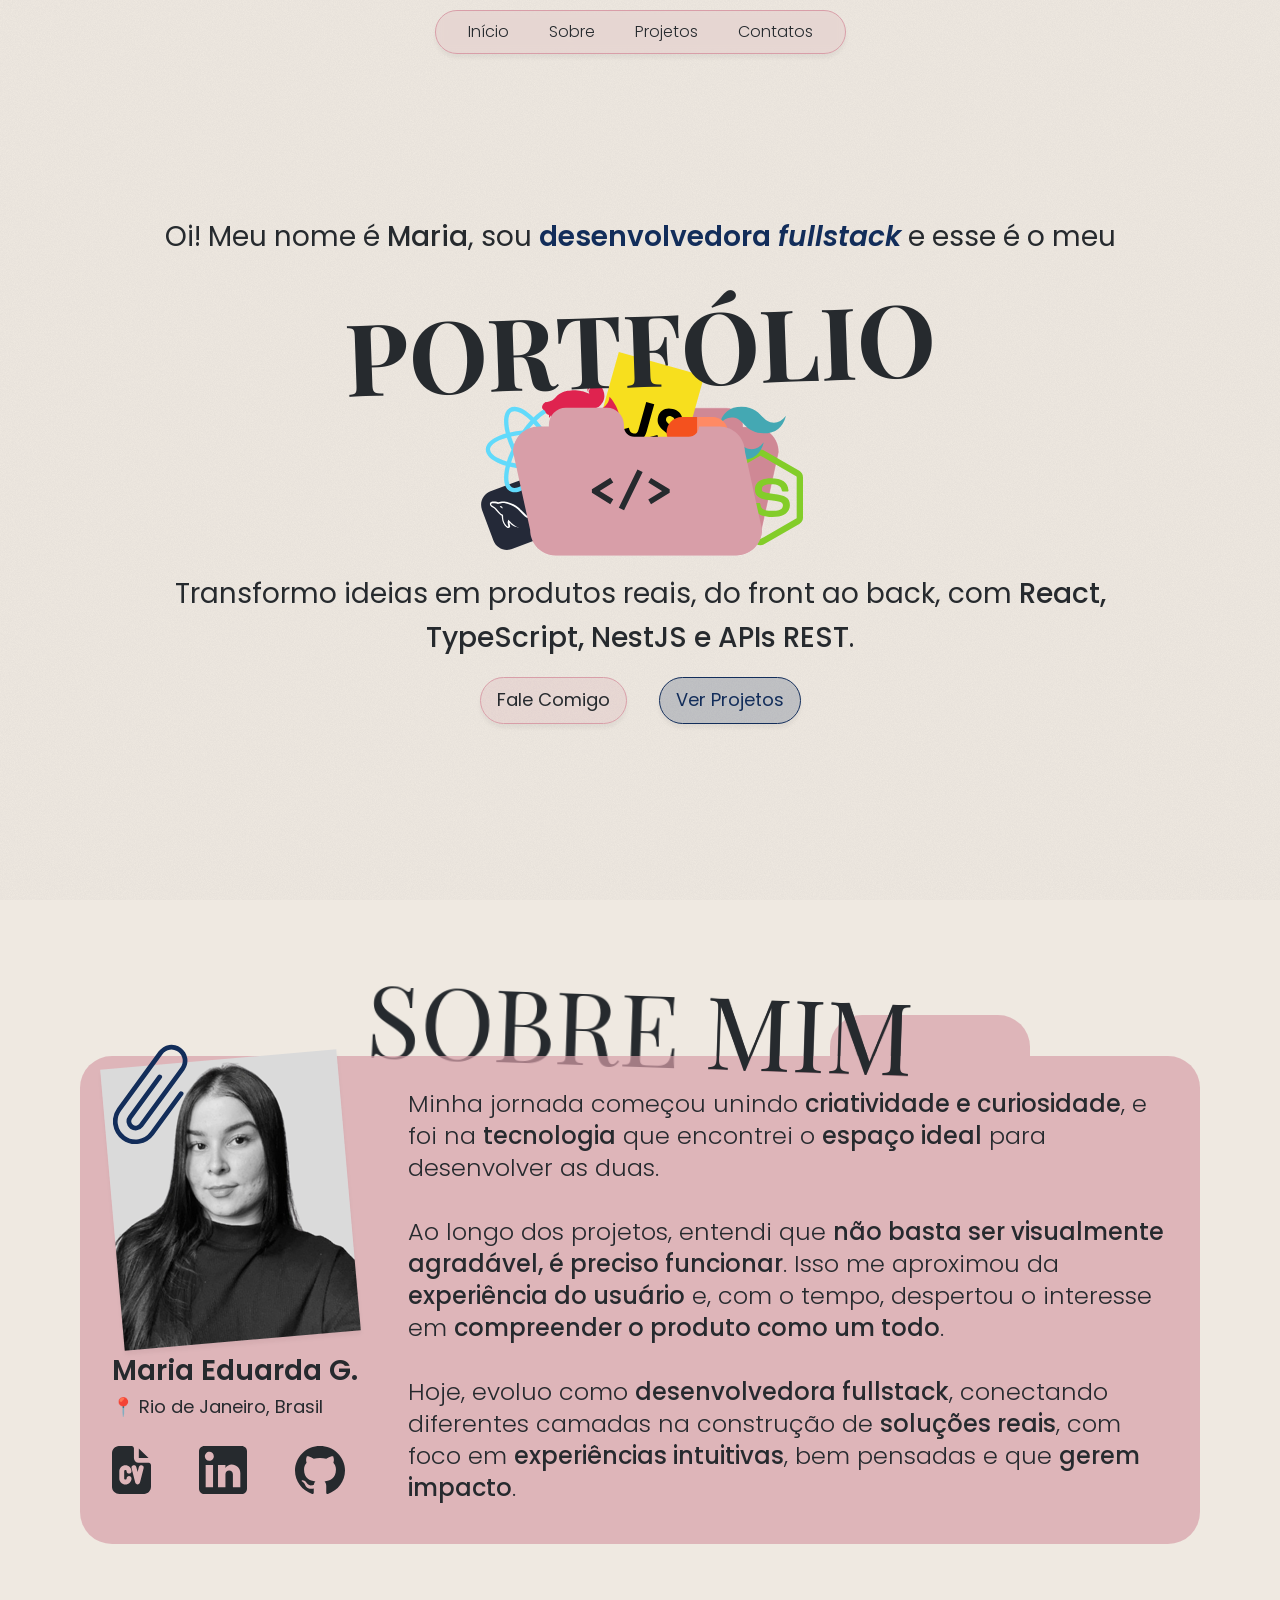
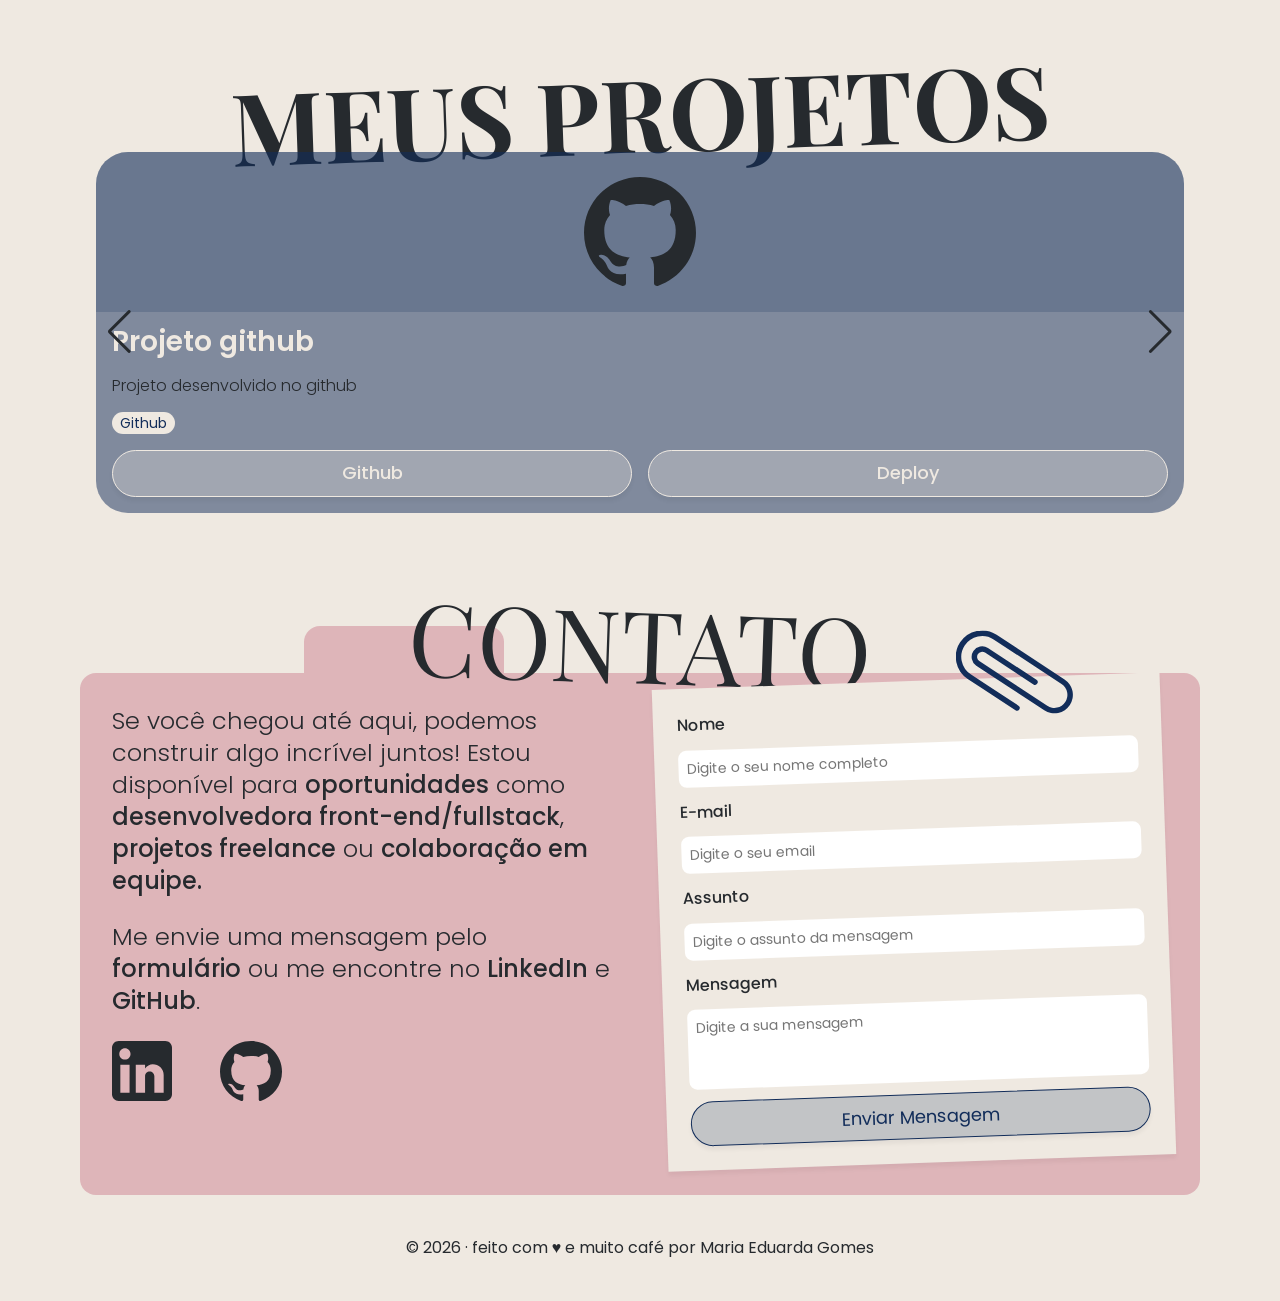
==== commit afe6ccfb: "Merge pull request #2 from memariaa/04-JS fix: ajusta validação e envio do formulário" ====
--- a/index.html
+++ b/index.html
@@ -153,8 +153,11 @@
         </article>
 
         <!-- Formulário -->
-        <form id="formulario">
+        <form id="formulario" action="https://formsubmit.co/60464df5862bc0e38295794122d4cf0d" method="POST">
           <img class="clip" src="./assets/img/clip.svg" alt="Clip de papel" />
+
+          <input type="hidden" name="_next" value="http://127.0.0.1:5500/success.html">
+          <input type="hidden" name="_captcha" value="false">
 
           <label for="nome">Nome</label>
           <input type="text" id="nome" name="nome" placeholder="Digite o seu nome completo">
--- a/styles.css
+++ b/styles.css
@@ -435,17 +435,19 @@
   transition: transform 0.3s ease;
 }
 
-.project-content {
+.project-content { 
   display: flex;
   flex: 1;
   flex-direction: column;
   padding: var(--spacing-md);
   text-align: left;
+  gap: var(--spacing-sm);
 }
 
 .project-content h3 {
   margin-bottom: 0.75rem;
-  font-size: var(--text-2xl);
+  font-size: var(--text-xl);
+  line-height: 28px;
   font-weight: var(--font-weight-semibold);
   color: var(--bg);
 }
@@ -453,9 +455,10 @@
 .project-content p {
   flex: 1;
   margin-bottom: var(--spacing-sm);
-  font-size: var(--text-md);
-  color: var(--bg);
-  font-weight: (--font-weight-light);
+  font-size: var(--text-sm);
+  color: var(--text);
+  font-weight: var(--font-weight-light);
+  line-height: 20px;
 }
 
 .project-tags {
@@ -465,7 +468,7 @@
 }
 
 .tag {
-  padding: 0.375rem 0.75rem;
+  padding: 0 var(--spacing-sm);
   border-radius: var(--radius-full);
   background-color: var(--bg);
   font-size: var(--text-xs);
@@ -477,11 +480,12 @@
   display: flex;
   justify-content: center;
   align-items: center;
-  gap: 0.75rem;
+  gap: var(--spacing-md);
   margin-top: var(--spacing-sm);
 }
 
 .project-buttons .botao {
+  width: 100%;
   border-color: var(--bg);
   background-color: rgb(239, 233, 225, 0.3);
   font-size: var(--text-md);
